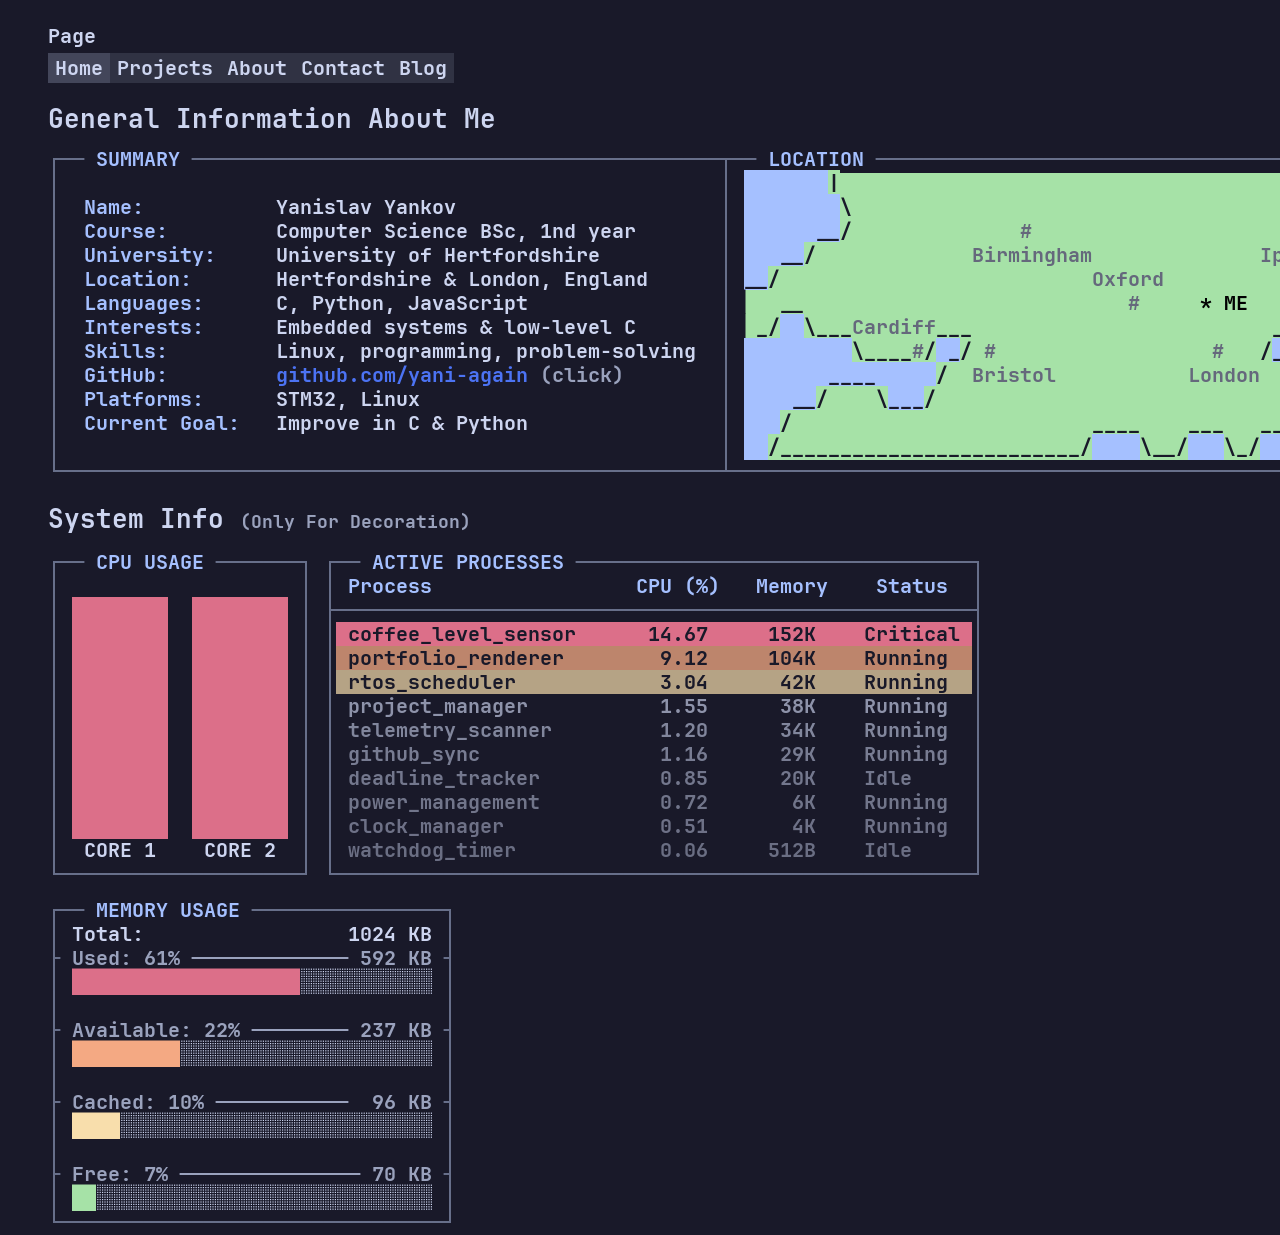
==== code/index.html @ 2fdfa738 "initial commit" ====
<!DOCTYPE html>
<html lang="en">

<head>
    <meta charset="utf-8">
    <meta name="viewport" content="width=device-width, initial-scale=1">

    <title>Yanislav Yankov | Portfolio</title>
    <link rel="stylesheet" href="reset.css">
    <link rel="stylesheet" href="index.css">
</head>

<body>
    <section id="loading-screen" class="flex jc ac" style="z-index: 999 !important;">
        <div class="flex-column">
            <span class="loading-item" data-delay="0"><span class="gray">[    0.000000]</span> ARM Cortex-M0 Core Initialised</span>
            <span class="loading-item" data-delay="800"><span class="gray">[    0.812341]</span> Flash: 0x08000000 - 0x08020000 (128KB)</span>
            <span class="loading-item" data-delay="890"><span class="gray">[    0.812398]</span> SRAM: 0x20000000 - 0x20005000 (20KB)</span>
            <span class="loading-item" data-delay="950"><span class="gray">[    0.812671]</span> Configuring GPIO Pins...</span>
            <span class="loading-item" data-delay="1500"><span class="gray">[    1.509331]</span> Clock: 48MHz (HSE + PLL)</span>
            <span class="loading-item" data-delay="1550"><span class="gray">[    1.511827]</span> SPI1: OK</span>
            <span class="loading-item" data-delay="1560"><span class="gray">[    1.514092]</span> I2C1: OK</span>
            <span class="loading-item" data-delay="1575"><span class="gray">[    1.517451]</span> USART3: OK</span>
            <span class="loading-item" data-delay="2200"><span class="gray">[    2.197451]</span> RTOS Scheduler Starting...</span>
            <span class="loading-item" data-delay="2900"><span class="gray">[    2.989992]</span> Ready.</span>
        </div>
    </section>

    <header class="mb-2">
        <span class="block pb-xs">Page</span>
        <span class="active inline-block" data-page="home">Home</span><!--
        --><span class="inactive inline-block" data-page="projects">Projects</span><!--
        --><span class="inactive inline-block" data-page="about">About</span><!--
        --><span class="inactive inline-block" data-page="contact">Contact</span><!--
        --><span class="inactive inline-block" data-page="blog">Blog</span>
    </header>

    <section data-page="home" class="flex-column">
        <div id="summary" class="mb-2">
            <span class="bolder inline-block">General Information About Me</span>
            <br>
            <pre class="inline-block"><span class="fg-3">┌──</span> <span class="blue">SUMMARY</span> <span class="fg-3">────────────────────────────────────────────┬── <span class="blue">LOCATION</span> ───────────────────────────────────────────┐</span></pre>
            <br>
            <pre class="inline-block"><span class="fg-3">│</span>                                                       <span class="fg-3">│</span><span class="fg-9"> <span class="bg-blue">       </span><span class="bg-green">|▔▔▔▔▔▔▔▔▔▔▔▔▔▔▔▔▔▔▔▔▔▔▔▔▔▔▔▔▔▔▔▔▔▔▔▔▔▔▔▔▔▔▔\</span><span class="bg-blue"> </span><span class="fg-3"> │</span></pre>
            <br>
            <pre class="inline-block"><span class="fg-3">│</span>  <span class="blue">Name:</span>           Yanislav Yankov                      <span class="fg-3">│</span><span class="fg-9"> <span class="bg-blue">        </span><span class="bg-green">\                                           |</span><span class="bg-blue"></span><span class="fg-3"> │</span></pre>
            <br>
            <pre class="inline-block"><span class="fg-3">│</span>  <span class="blue">Course:</span>         Computer Science BSc, 1nd year       <span class="fg-3">│</span><span class="fg-9"> <span class="bg-blue">      __</span><span class="bg-green">/              <span class="bg-4">#</span>                            |</span><span class="bg-blue"></span><span class="fg-3"> │</span></pre>
            <br>
            <pre class="inline-block"><span class="fg-3">│</span>  <span class="blue">University:</span>     University of Hertfordshire          <span class="fg-3">│</span><span class="fg-9"> <span class="bg-blue">   __</span><span class="bg-green">/             <span class="bg-4">Birmingham</span>              <span class="bg-4">Ipswich</span>_/</span><span class="bg-blue"> </span><span class="fg-3"> │</span></pre>
            <br>
            <pre class="inline-block"><span class="fg-3">│</span>  <span class="blue">Location:</span>       Hertfordshire &amp; London, England      <span class="fg-3">│</span><span class="fg-9"> <span class="bg-blue">__</span><span class="bg-green">/                          <span class="bg-4">Oxford</span>             <span class="bg-4">#</span>/</span><span class="bg-blue">   </span><span class="fg-3"> │</span></pre>
            <br>
            <pre class="inline-block"><span class="fg-3">│</span>  <span class="blue">Languages:</span>      C, Python, JavaScript                <span class="fg-3">│</span><span class="fg-9"> <span class="bg-green">▏  __                           <span class="bg-4">#</span>     <span style="color: black;">* ME</span>     _/</span><span class="bg-blue">    </span><span class="fg-3"> │</span></pre>
            <br>
            <pre class="inline-block"><span class="fg-3">│</span>  <span class="blue">Interests:</span>      Embedded systems &amp; low-level C       <span class="fg-3">│</span><span class="fg-9"> <span class="bg-green">▏_/</span><span class="bg-blue">  </span><span class="bg-green">\___<span class="bg-4">Cardiff</span>___                         __/</span><span class="bg-blue">      </span><span class="fg-3"> │</span></pre>
            <br>
            <pre class="inline-block"><span class="fg-3">│</span>  <span class="blue">Skills:</span>         Linux, programming, problem-solving  <span class="fg-3">│</span><span class="fg-9"> <span class="bg-blue">         </span><span class="bg-green">\____<span class="bg-4">#</span>/</span><span class="bg-blue"> _</span><span class="bg-green">/ <span class="bg-4">#</span>                  <span class="bg-4">#</span>   /</span><span class="bg-blue">___      </span><span class="fg-3"> │</span></pre>
            <br>
            <pre class="inline-block"><span class="fg-3">│</span>  <span class="blue">GitHub:</span>         <a href="#" target="_blank">github.com/yani-again</a> <span class="gray">(click)</span>        <span class="fg-3">│</span><span class="fg-9"> <span class="bg-blue">       ____     </span><span class="bg-green">/  <span class="bg-4">Bristol</span>           <span class="bg-4">London</span>    \</span><span class="bg-blue">__   </span><span class="fg-3"> │</span></pre>
            <br>
            <pre class="inline-block"><span class="fg-3">│</span>  <span class="blue">Platforms:</span>      STM32, Linux                         <span class="fg-3">│</span><span class="fg-9"> <span class="bg-blue">    __</span><span class="bg-green">/    \</span><span class="bg-blue">___</span><span class="bg-green">/                                <span class="bg-4">#</span>/</span><span class="bg-blue">   </span><span class="fg-3"> │</span></pre>
            <br>
            <pre class="inline-block"><span class="fg-3">│</span>  <span class="blue">Current Goal:</span>   Improve in C &amp; Python                <span class="fg-3">│</span><span class="fg-9"> <span class="bg-blue">   </span><span class="bg-green">/                         ____    ___   ____/</span><span class="bg-blue"><span class="bg-4">Dover</span></span><span class="fg-3"> │</span></pre>
            <br>
            <pre class="inline-block"><span class="fg-3">│</span>                                                       <span class="fg-3">│</span><span class="fg-9"> <span class="bg-blue">  </span><span class="bg-green">/_________________________/</span><span class="bg-blue">    </span><span class="bg-green">\__/</span><span class="bg-blue">   </span><span class="bg-green">\_/</span><span class="bg-blue">          </span><span class="fg-3"> │</span></pre>
            <br>
            <pre class="inline-block"><span class="fg-3">└───────────────────────────────────────────────────────┴───────────────────────────────────────────────────────┘</span></pre>

        </div>
        <div id="telemetry">
            <span class="bolder block">System Info <span class="bold gray">(Only For Decoration)</span></span>
            <div class="flex flex-wrap gap-1">
                <div id="cpu-usage">
                    <pre class="inline-block"><span class="fg-3">┌──</span> <span class="blue">CPU USAGE</span> <span class="fg-3">───────┐</span></pre>
                    <br>
                    <pre class="inline-block"><span class="fg-3">│                    │</span></pre>
                    <br>
                    <pre class="inline-block"><span class="fg-3">│</span> <span class="core-1-bar" data-bar="10">        </span>  <span class="core-2-bar" data-bar="11">        </span> <span class="fg-3">│</span></pre>
                    <br>
                    <pre class="inline-block"><span class="fg-3">│</span> <span class="core-1-bar" data-bar="9">        </span>  <span class="core-2-bar" data-bar="9">        </span> <span class="fg-3">│</span></pre>
                    <br>
                    <pre class="inline-block"><span class="fg-3">│</span> <span class="core-1-bar" data-bar="8">        </span>  <span class="core-2-bar" data-bar="8">        </span> <span class="fg-3">│</span></pre>
                    <br>
                    <pre class="inline-block"><span class="fg-3">│</span> <span class="core-1-bar" data-bar="7">        </span>  <span class="core-2-bar" data-bar="7">        </span> <span class="fg-3">│</span></pre>
                    <br>
                    <pre class="inline-block"><span class="fg-3">│</span> <span class="core-1-bar" data-bar="6">        </span>  <span class="core-2-bar" data-bar="6">        </span> <span class="fg-3">│</span></pre>
                    <br>
                    <pre class="inline-block"><span class="fg-3">│</span> <span class="core-1-bar" data-bar="5">        </span>  <span class="core-2-bar" data-bar="5">        </span> <span class="fg-3">│</span></pre>
                    <br>
                    <pre class="inline-block"><span class="fg-3">│</span> <span class="core-1-bar" data-bar="4">        </span>  <span class="core-2-bar" data-bar="4">        </span> <span class="fg-3">│</span></pre>
                    <br>
                    <pre class="inline-block"><span class="fg-3">│</span> <span class="core-1-bar" data-bar="3">        </span>  <span class="core-2-bar" data-bar="3">        </span> <span class="fg-3">│</span></pre>
                    <br>
                    <pre class="inline-block"><span class="fg-3">│</span> <span class="core-1-bar" data-bar="2">        </span>  <span class="core-2-bar" data-bar="2">        </span> <span class="fg-3">│</span></pre>
                    <br>
                    <pre class="inline-block"><span class="fg-3">│</span> <span class="core-1-bar" data-bar="1">        </span>  <span class="core-2-bar" data-bar="1">        </span> <span class="fg-3">│</span></pre>
                    <br>
                    <pre class="inline-block"><span class="fg-3">│</span>  CORE 1    CORE 2  <span class="fg-3">│</span></pre>
                    <br>
                    <pre class="inline-block"><span class="fg-3">└────────────────────┘</span></pre>
                </div>
                <div id="processes">
                    <pre class="inline-block"><span class="fg-3">┌──</span> <span class="blue">ACTIVE PROCESSES</span> <span class="fg-3">─────────────────────────────────┐</span></pre>
                    <br>
                    <pre class="inline-block"><span class="fg-3">│</span><span class="blue"> Process                 CPU (%)   Memory    Status  </span><span class ="fg-3">│</span></pre>
                    <br>
                    <pre class="inline-block"><span class="fg-3">├─────────────────────────────────────────────────────┤</span></pre>
                    <br>
                    <pre class="inline-block"><span class="fg-3">│</span><span style="opacity:100%;background-color:var(--highlight-red);color:var(--background);" class="inline-block"> coffee_level_sensor      14.67     152K    Critical </span><span class ="fg-3">│</span></pre>
                    <br>
                    <pre class="inline-block"><span class="fg-3">│</span><span style="opacity:75%;background-color:var(--highlight-orange);color:var(--background);" class="inline-block"> portfolio_renderer        9.12     104K    Running  </span><span class ="fg-3">│</span></pre>
                    <br>
                    <pre class="inline-block"><span class="fg-3">│</span><span style="opacity:70%;background-color:var(--highlight-yellow);color:var(--background);" class="inline-block"> rtos_scheduler            3.04      42K    Running  </span><span class ="fg-3">│</span></pre>
                    <br>
                    <pre class="inline-block"><span class="fg-3">│</span><span style="opacity:65%;"> project_manager           1.55      38K    Running  </span><span class ="fg-3">│</span></pre>
                    <br>
                    <pre class="inline-block"><span class="fg-3">│</span><span style="opacity:58%;"> telemetry_scanner         1.20      34K    Running  </span><span class ="fg-3">│</span></pre>
                    <br>
                    <pre class="inline-block"><span class="fg-3">│</span><span style="opacity:53%;"> github_sync               1.16      29K    Running  </span><span class ="fg-3">│</span></pre>
                    <br>
                    <pre class="inline-block"><span class="fg-3">│</span><span style="opacity:50%;"> deadline_tracker          0.85      20K    Idle     </span><span class ="fg-3">│</span></pre>
                    <br>
                    <pre class="inline-block"><span class="fg-3">│</span><span style="opacity:49%;"> power_management          0.72       6K    Running  </span><span class ="fg-3">│</span></pre>
                    <br>
                    <pre class="inline-block"><span class="fg-3">│</span><span style="opacity:47%;"> clock_manager             0.51       4K    Running  </span><span class ="fg-3">│</span></pre>
                    <br>
                    <pre class="inline-block"><span class="fg-3">│</span><span style="opacity:45%;"> watchdog_timer            0.06     512B    Idle     </span><span class ="fg-3">│</span></pre>
                    <br>
                    <pre class="inline-block"><span class="fg-3">└─────────────────────────────────────────────────────┘</span></pre>
                </div>
                <!--<div id="monitoring">
                    <pre class="inline-block"><span class="fg-3">┌──</span> <span class="blue">SYSTEM MONITORING</span> <span class="fg-3">──────────────────────────────────────┐</span></pre>
                    <br>
                    <pre class="inline-block"><span class="fg-3">│</span><span style="opacity:100%;"> <span class="green">[DEBUG]</span> portfolio_main.c:142 - HTTP request received      </span><span class="fg-3">│</span></pre>
                    <br>
                    <pre class="inline-block"><span class="fg-3">│</span><span style="opacity:75%;"> <span class="yellow">[INFO ]</span> request_handler.c:67 - Route: /projects           </span><span class="fg-3">│</span></pre>
                    <br>
                    <pre class="inline-block"><span class="fg-3">│</span><span style="opacity:70%;"> <span class="green">[DEBUG]</span> cache_mgr.c:203 - Cache hit: projects_data        </span><span class="fg-3">│</span></pre>
                    <br>
                    <pre class="inline-block"><span class="fg-3">│</span><span style="opacity:65%;"> <span class="red">[PERF ]</span> render.c:89 - Page render: 12.4ms                 </span><span class="fg-3">│</span></pre>
                    <br>
                    <pre class="inline-block"><span class="fg-3">│</span><span style="opacity:58%;"> <span class="green">[DEBUG]</span> analytics.c:156 - Visitor logged: 192.168.1.42    </span><span class="fg-3">│</span></pre>
                    <br>
                    <pre class="inline-block"><span class="fg-3">│</span><span style="opacity:53%;"> <span class="yellow">[INFO ]</span> gpio.c:234 - LED_STATUS: ON                       </span><span class="fg-3">│</span></pre>
                    <br>
                    <pre class="inline-block"><span class="fg-3">│</span><span style="opacity:50%;"> <span class="green">[DEBUG]</span> i2c_eeprom.c:78 - Reading visitor count...        </span><span class="fg-3">│</span></pre>
                    <br>
                    <pre class="inline-block"><span class="fg-3">│</span><span style="opacity:49%;"> <span class="blue">[DATA ]</span> i2c_eeprom.c:81 - RX: 0x00 0x04 0xD2 0x3F         </span><span class="fg-3">│</span></pre>
                    <br>
                    <pre class="inline-block"><span class="fg-3">│</span><span style="opacity:47%;"> <span class="yellow">[INFO ]</span> counter.c:45 - Total visits: 2310                 </span><span class="fg-3">│</span></pre>
                    <br>
                    <pre class="inline-block"><span class="fg-3">│</span><span style="opacity:44%;"> <span class="green">[DEBUG]</span> power_mgr.c:92 - Load: 23% | Temp: 42°C           </span><span class="fg-3">│</span></pre>
                    <br>
                    <pre class="inline-block"><span class="fg-3">│</span><span style="opacity:41%;"> <span class="red">[PERF ]</span> main.c:567 - Request completed: 45.8ms            </span><span class="fg-3">│</span></pre>
                    <br>
                    <pre class="inline-block"><span class="fg-3">│</span><span style="opacity:38%;"> <span class="green">[DEBUG]</span> uart_tx.c:112 - Sending response (2.1KB)          </span><span class="fg-3">│</span></pre>
                    <br>
                    <pre class="inline-block"><span class="fg-3">└───────────────────────────────────────────────────────────┘</span></pre>
                </div>-->
                <div class="memory-usage">
                    <pre class="inline-block"><span class="fg-3">┌──</span> <span class="blue">MEMORY USAGE</span> <span class="fg-3">────────────────┐</span></pre>
                    <br>
                    <pre class="inline-block"><span class="fg-3">│</span> Total:                 1024 KB <span class="fg-3">│</span></pre>
                    <br>
                    <pre class="inline-block"><span class="fg-3">├</span> <span class="gray">Used: 61% ───────────── 592 KB</span> <span class="fg-3">┤</span></pre>
                    <br>
                    <pre class="inline-block"><span class="fg-3">│</span> <span class="red">███████████████████</span>░░░░░░░░░░░ <span class="fg-3">│</span></pre>
                    <br>
                    <pre class="inline-block"><span class="fg-3">│</span>                                <span class="fg-3">│</span></pre>
                    <br>
                    <pre class="inline-block"><span class="fg-3">├</span> <span class="gray">Available: 22% ──────── 237 KB</span> <span class="fg-3">┤</span></pre>
                    <br>
                    <pre class="inline-block"><span class="fg-3">│</span> <span class="orange">█████████</span>░░░░░░░░░░░░░░░░░░░░░ <span class="fg-3">│</span></pre>
                    <br>
                    <pre class="inline-block"><span class="fg-3">│</span>                                <span class="fg-3">│</span></pre>
                    <br>
                    <pre class="inline-block"><span class="fg-3">├</span> <span class="gray">Cached: 10% ───────────  96 KB</span> <span class="fg-3">┤</span></pre>
                    <br>
                    <pre class="inline-block"><span class="fg-3">│</span> <span class="yellow">████</span>░░░░░░░░░░░░░░░░░░░░░░░░░░ <span class="fg-3">│</span></pre>
                    <br>
                    <pre class="inline-block"><span class="fg-3">│</span>                                <span class="fg-3">│</span></pre>
                    <br>
                    <pre class="inline-block"><span class="fg-3">├</span> <span class="gray">Free: 7% ─────────────── 70 KB</span> <span class="fg-3">┤</span></pre>
                    <br>
                    <pre class="inline-block"><span class="fg-3">│</span> <span class="green">██</span>░░░░░░░░░░░░░░░░░░░░░░░░░░░░ <span class="fg-3">│</span></pre>
                    <br>
                    <pre class="inline-block"><span class="fg-3">└────────────────────────────────┘</span></pre>
                </div>
            </div>
        </div>
    </section>

    <section data-page="projects">
    </section>

    <section data-page="about">
    </section>

    <section data-page="contact">
    </section>

    <section data-page="blog">
    </section>

    <script src="index.js"></script>
</body>

</html>
---- code/index.css ----
#loading-screen {
    min-width: 100%;
    min-height: 100%;
    background-color: var(--background);
    position: absolute;
    top: 0;
    left: 0;
    transition: opacity 400ms ease-in-out;
}

.loading-item {
    margin: 3px 0;
    opacity: 0;
    transition: opacity 250ms ease-in-out;
}

.active {
    color: var(--foreground);
    background-color: var(--background-3);
    cursor: pointer;
}
.inactive {
    color: var(--foreground);
    background-color: var(--background-2);
    cursor: pointer;
    transition: background-color 250ms ease-in-out;
}
.inactive:hover {
    background-color: var(--background-3);
}

#home {
    display: grid;
    grid-template-columns: 1fr 1fr 1fr 1fr;
    grid-template-rows: 1fr 1fr 1fr;
}

header .inline-block {
    padding: 3px 7px;
}

.core-1-bar, .core-2-bar {
    background-color: var(--highlight-red);
}
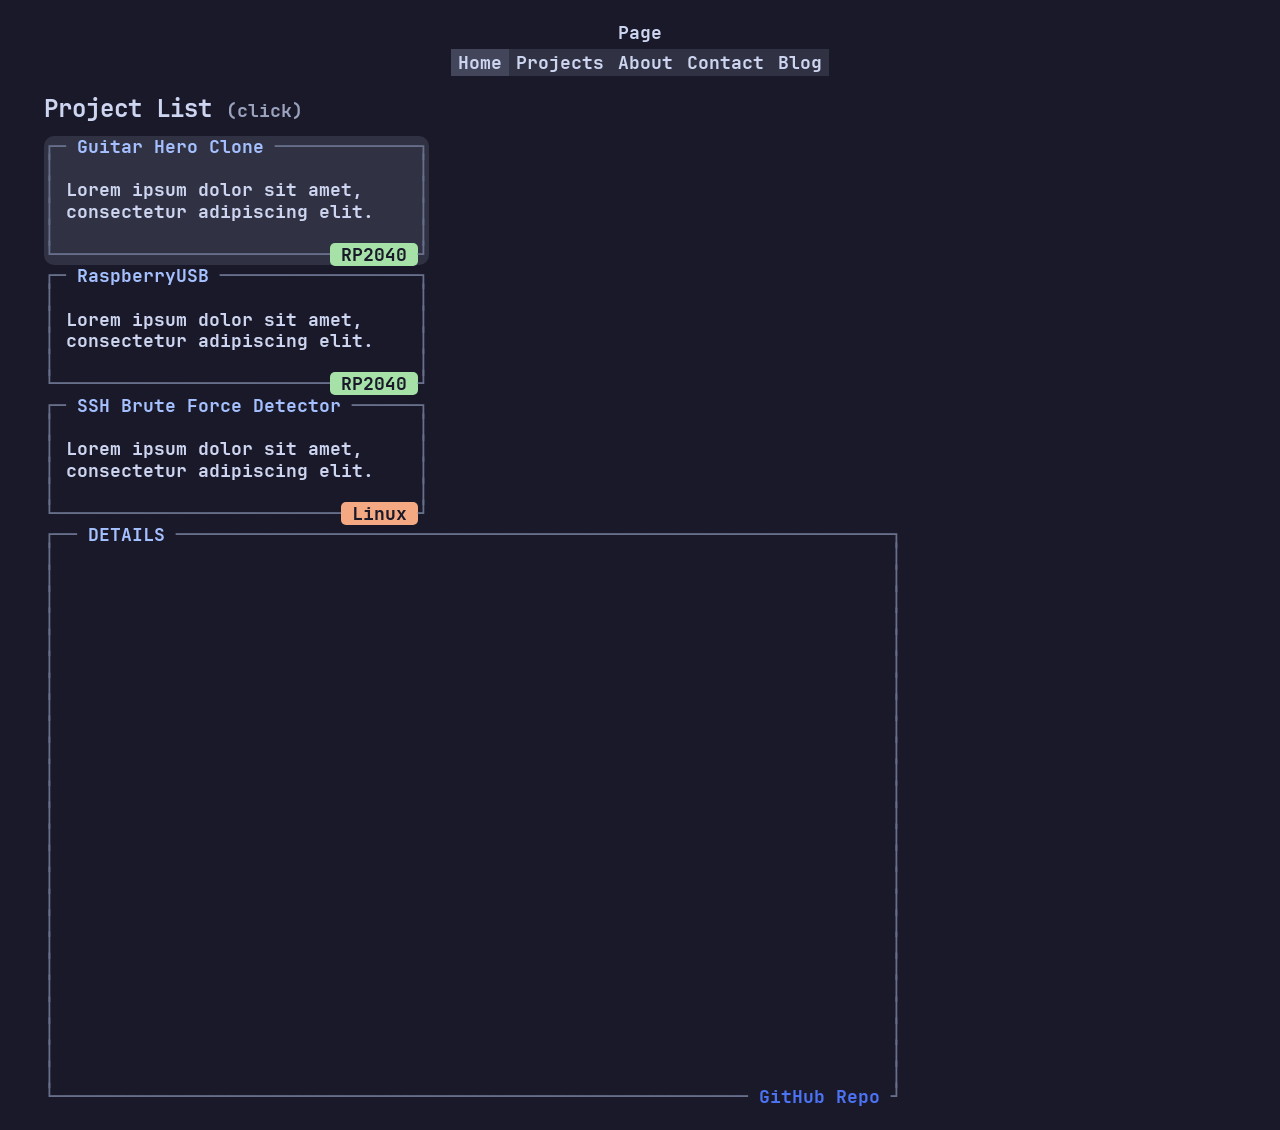
==== commit 8e09f178: "worked on projects page" ====
--- a/code/index.html
+++ b/code/index.html
@@ -10,7 +10,7 @@
     <link rel="stylesheet" href="index.css">
 </head>
 
-<body>
+<body style="flex-column jc ac">
     <section id="loading-screen" class="flex jc ac" style="z-index: 999 !important;">
         <div class="flex-column">
             <span class="loading-item" data-delay="0"><span class="gray">[    0.000000]</span> ARM Cortex-M0 Core Initialised</span>
@@ -26,16 +26,17 @@
         </div>
     </section>
 
-    <header class="mb-2">
-        <span class="block pb-xs">Page</span>
-        <span class="active inline-block" data-page="home">Home</span><!--
-        --><span class="inactive inline-block" data-page="projects">Projects</span><!--
-        --><span class="inactive inline-block" data-page="about">About</span><!--
-        --><span class="inactive inline-block" data-page="contact">Contact</span><!--
-        --><span class="inactive inline-block" data-page="blog">Blog</span>
+    <header class="mb-2 fit-content" style="margin-left: auto; margin-right: auto;">
+        <span class="block pb-xs text-centered">Page</span>
+        <span class="active inline-block nav-item" data-active=1 onclick="change_page('home')" id="nav-home">Home</span><!--
+        --><span class="inactive inline-block nav-item" data-active=0 onclick="change_page('projects')" id="nav-projects">Projects</span><!--
+        --><span class="inactive inline-block nav-item" data-active=0 onclick="change_page('about')" id="nav-about">About</span><!--
+        --><span class="inactive inline-block nav-item" data-active=0 onclick="change_page('contact')" id="nav-contact">Contact</span><!--
+        --><span class="inactive inline-block nav-item" data-active=0 onclick="change_page('blog')" id="nav-blog">Blog</span>
     </header>
 
-    <section data-page="home" class="flex-column">
+    <!--<section id="home" class="flex-column fit-content">-->
+    <section id="home" class="flex-column fit-content page-inactive">
         <div id="summary" class="mb-2">
             <span class="bolder inline-block">General Information About Me</span>
             <br>
@@ -76,7 +77,7 @@
                     <br>
                     <pre class="inline-block"><span class="fg-3">│                    │</span></pre>
                     <br>
-                    <pre class="inline-block"><span class="fg-3">│</span> <span class="core-1-bar" data-bar="10">        </span>  <span class="core-2-bar" data-bar="11">        </span> <span class="fg-3">│</span></pre>
+                    <pre class="inline-block"><span class="fg-3">│</span> <span class="core-1-bar" data-bar="10">        </span>  <span class="core-2-bar" data-bar="10">        </span> <span class="fg-3">│</span></pre>
                     <br>
                     <pre class="inline-block"><span class="fg-3">│</span> <span class="core-1-bar" data-bar="9">        </span>  <span class="core-2-bar" data-bar="9">        </span> <span class="fg-3">│</span></pre>
                     <br>
@@ -191,16 +192,118 @@
         </div>
     </section>
 
-    <section data-page="projects">
-    </section>
-
-    <section data-page="about">
-    </section>
-
-    <section data-page="contact">
-    </section>
-
-    <section data-page="blog">
+    <!--<section id="projects" class="page-inactive">-->
+    <section id="projects" class="">
+        <div class="flex flex-wrap">
+            <div>
+                <span class="bolder block">Project List <span class="bold gray">(click)</span></span>
+                <div class="inline-block project-wrapper active">
+                    <pre class="inline-block"><span class="fg-3">┌─<span class="blue"> Guitar Hero Clone </span>─────────────┐</span></pre>
+                    <br>
+                    <pre class="inline-block"><span class="fg-3">│                                 │</span></pre>
+                    <br>
+                    <pre class="inline-block"><span class="fg-3">│</span><span class="fg-1"> Lorem ipsum dolor sit amet,     </span><span class="fg-3">│</span></pre>
+                    <br>
+                    <pre class="inline-block"><span class="fg-3">│</span><span class="fg-1"> consectetur adipiscing elit.    </span><span class="fg-3">│</span></pre>
+                    <br>
+                    <pre class="inline-block"><span class="fg-3">│                                 │</span></pre>
+                    <br>
+                    <pre class="inline-block"><span class="fg-3">└─────────────────────────<span class="project-tag bg-green"> RP2040 </span>┘</span></pre>
+                </div>
+                <br>
+                <div class="inline-block project-wrapper">
+                    <pre class="inline-block"><span class="fg-3">┌─<span class="blue"> RaspberryUSB </span>──────────────────┐</span></pre>
+                    <br>
+                    <pre class="inline-block"><span class="fg-3">│                                 │</span></pre>
+                    <br>
+                    <pre class="inline-block"><span class="fg-3">│</span><span class="fg-1"> Lorem ipsum dolor sit amet,     </span><span class="fg-3">│</span></pre>
+                    <br>
+                    <pre class="inline-block"><span class="fg-3">│</span><span class="fg-1"> consectetur adipiscing elit.    </span><span class="fg-3">│</span></pre>
+                    <br>
+                    <pre class="inline-block"><span class="fg-3">│                                 │</span></pre>
+                    <br>
+                    <pre class="inline-block"><span class="fg-3">└─────────────────────────<span class="project-tag bg-green"> RP2040 </span>┘</span></pre>
+                </div>
+                <br>
+                <div class="inline-block project-wrapper">
+                    <pre class="inline-block"><span class="fg-3">┌─<span class="blue"> SSH Brute Force Detector </span>──────┐</span></pre>
+                    <br>
+                    <pre class="inline-block"><span class="fg-3">│                                 │</span></pre>
+                    <br>
+                    <pre class="inline-block"><span class="fg-3">│</span><span class="fg-1"> Lorem ipsum dolor sit amet,     </span><span class="fg-3">│</span></pre>
+                    <br>
+                    <pre class="inline-block"><span class="fg-3">│</span><span class="fg-1"> consectetur adipiscing elit.    </span><span class="fg-3">│</span></pre>
+                    <br>
+                    <pre class="inline-block"><span class="fg-3">│                                 │</span></pre>
+                    <br>
+                    <pre class="inline-block"><span class="fg-3">└──────────────────────────<span class="project-tag bg-orange"> Linux </span>┘</span></pre>
+                </div>
+            </div>
+            <div id="project-1" class="active">
+                <pre class="inline-block"><span class="fg-3">┌──</span><span class="blue"> DETAILS </span><span class="fg-3">─────────────────────────────────────────────────────────────────┐</span></pre>
+                <br>
+                <pre class="inline-block"><span class="fg-3">│<span class="fg-1">                                                                            </span>│</span></pre>
+                <br>
+                <pre class="inline-block"><span class="fg-3">│<span class="fg-1">                                                                            </span>│</span></pre>
+                <br>
+                <pre class="inline-block"><span class="fg-3">│<span class="fg-1">                                                                            </span>│</span></pre>
+                <br>
+                <pre class="inline-block"><span class="fg-3">│<span class="fg-1">                                                                            </span>│</span></pre>
+                <br>
+                <pre class="inline-block"><span class="fg-3">│<span class="fg-1">                                                                            </span>│</span></pre>
+                <br>
+                <pre class="inline-block"><span class="fg-3">│<span class="fg-1">                                                                            </span>│</span></pre>
+                <br>
+                <pre class="inline-block"><span class="fg-3">│<span class="fg-1">                                                                            </span>│</span></pre>
+                <br>
+                <pre class="inline-block"><span class="fg-3">│<span class="fg-1">                                                                            </span>│</span></pre>
+                <br>
+                <pre class="inline-block"><span class="fg-3">│<span class="fg-1">                                                                            </span>│</span></pre>
+                <br>
+                <pre class="inline-block"><span class="fg-3">│<span class="fg-1">                                                                            </span>│</span></pre>
+                <br>
+                <pre class="inline-block"><span class="fg-3">│<span class="fg-1">                                                                            </span>│</span></pre>
+                <br>
+                <pre class="inline-block"><span class="fg-3">│<span class="fg-1">                                                                            </span>│</span></pre>
+                <br>
+                <pre class="inline-block"><span class="fg-3">│<span class="fg-1">                                                                            </span>│</span></pre>
+                <br>
+                <pre class="inline-block"><span class="fg-3">│<span class="fg-1">                                                                            </span>│</span></pre>
+                <br>
+                <pre class="inline-block"><span class="fg-3">│<span class="fg-1">                                                                            </span>│</span></pre>
+                <br>
+                <pre class="inline-block"><span class="fg-3">│<span class="fg-1">                                                                            </span>│</span></pre>
+                <br>
+                <pre class="inline-block"><span class="fg-3">│<span class="fg-1">                                                                            </span>│</span></pre>
+                <br>
+                <pre class="inline-block"><span class="fg-3">│<span class="fg-1">                                                                            </span>│</span></pre>
+                <br>
+                <pre class="inline-block"><span class="fg-3">│<span class="fg-1">                                                                            </span>│</span></pre>
+                <br>
+                <pre class="inline-block"><span class="fg-3">│<span class="fg-1">                                                                            </span>│</span></pre>
+                <br>
+                <pre class="inline-block"><span class="fg-3">│<span class="fg-1">                                                                            </span>│</span></pre>
+                <br>
+                <pre class="inline-block"><span class="fg-3">│<span class="fg-1">                                                                            </span>│</span></pre>
+                <br>
+                <pre class="inline-block"><span class="fg-3">│<span class="fg-1">                                                                            </span>│</span></pre>
+                <br>
+                <pre class="inline-block"><span class="fg-3">│<span class="fg-1">                                                                            </span>│</span></pre>
+                <br>
+                <pre class="inline-block"><span class="fg-3">│<span class="fg-1">                                                                            </span>│</span></pre>
+                <br>
+                <pre class="inline-block"><span class="fg-3">└───────────────────────────────────────────────────────────────<a href="#" target="_blank"> GitHub Repo </a>┘</span></pre>
+            </div>
+        </div>
+    </section>
+
+    <section id="about" class="page-inactive">
+    </section>
+
+    <section id="contact" class="page-inactive">
+    </section>
+
+    <section id="blog" class="page-inactive">
     </section>
 
     <script src="index.js"></script>
--- a/code/index.css
+++ b/code/index.css
@@ -14,25 +14,19 @@
     transition: opacity 250ms ease-in-out;
 }
 
-.active {
+.nav-item.active {
     color: var(--foreground);
     background-color: var(--background-3);
     cursor: pointer;
 }
-.inactive {
+.nav-item.inactive {
     color: var(--foreground);
     background-color: var(--background-2);
     cursor: pointer;
     transition: background-color 250ms ease-in-out;
 }
-.inactive:hover {
+.nav-item.inactive:hover {
     background-color: var(--background-3);
-}
-
-#home {
-    display: grid;
-    grid-template-columns: 1fr 1fr 1fr 1fr;
-    grid-template-rows: 1fr 1fr 1fr;
 }
 
 header .inline-block {
@@ -42,3 +36,17 @@
 .core-1-bar, .core-2-bar {
     background-color: var(--highlight-red);
 }
+
+.project-tag {
+    color: var(--background);
+    border-radius: 5px;
+}
+.project-wrapper {
+    cursor: pointer;
+    user-select: none;
+    border-radius: 10px;
+    transition: background-color 250ms ease-in-out;
+}
+.project-wrapper:hover, .project-wrapper.active {
+    background-color: var(--background-2);
+}
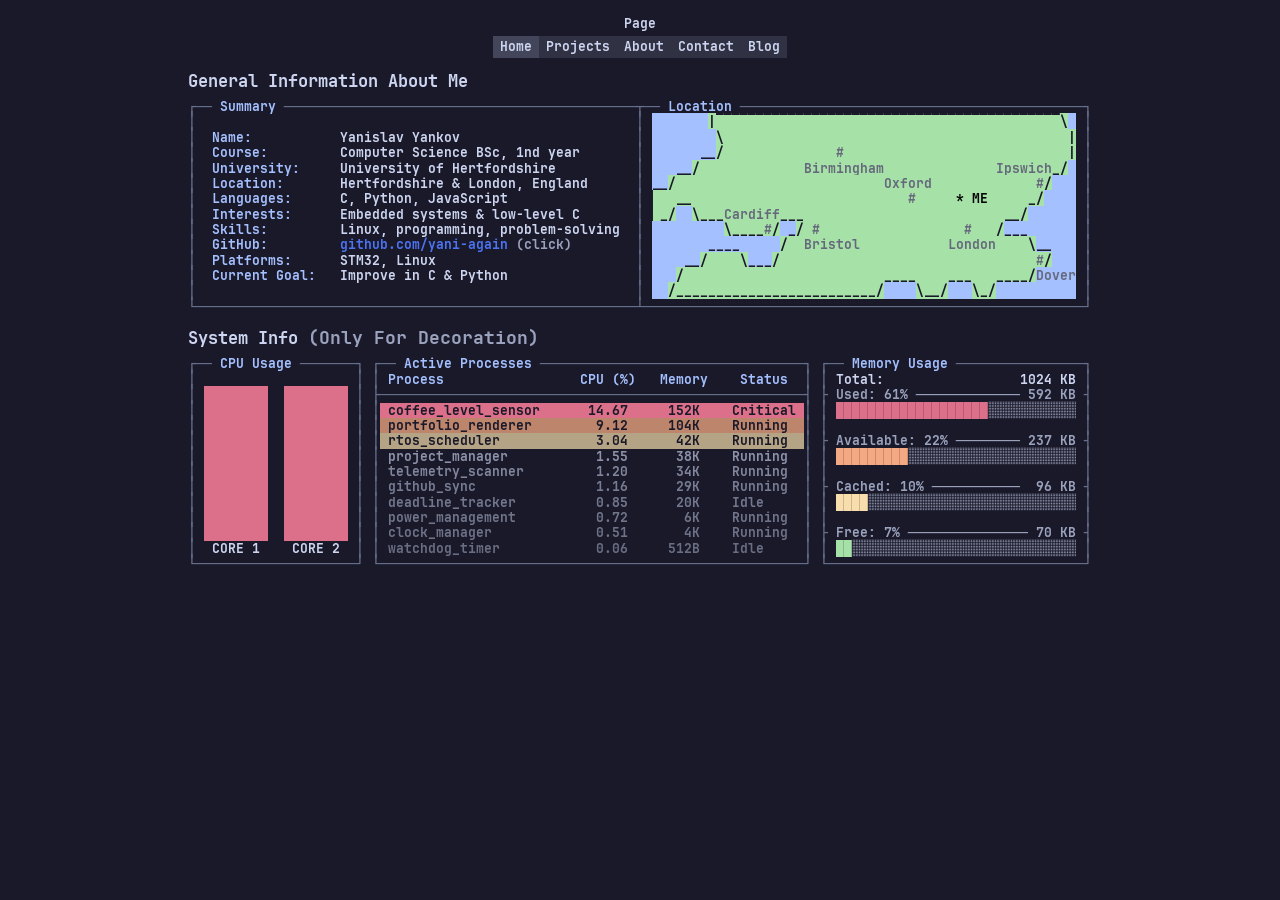
==== commit 30c1f284: "completed main pages" ====
--- a/code/index.html
+++ b/code/index.html
@@ -14,13 +14,13 @@
     <section id="loading-screen" class="flex jc ac" style="z-index: 999 !important;">
         <div class="flex-column">
             <span class="loading-item" data-delay="0"><span class="gray">[    0.000000]</span> ARM Cortex-M0 Core Initialised</span>
-            <span class="loading-item" data-delay="800"><span class="gray">[    0.812341]</span> Flash: 0x08000000 - 0x08020000 (128KB)</span>
-            <span class="loading-item" data-delay="890"><span class="gray">[    0.812398]</span> SRAM: 0x20000000 - 0x20005000 (20KB)</span>
+            <span class="loading-item" data-delay="800"><span class="gray">[    0.812341]</span> Flash: <span class="yellow">0x08000000 - 0x08020000</span> <span class="gray">(128KB)</span></span>
+                <span class="loading-item" data-delay="890"><span class="gray">[    0.812398]</span> SRAM: <span class="yellow">0x20000000 - 0x20005000</span> <span class="gray">(20KB)</span></span>
             <span class="loading-item" data-delay="950"><span class="gray">[    0.812671]</span> Configuring GPIO Pins...</span>
-            <span class="loading-item" data-delay="1500"><span class="gray">[    1.509331]</span> Clock: 48MHz (HSE + PLL)</span>
-            <span class="loading-item" data-delay="1550"><span class="gray">[    1.511827]</span> SPI1: OK</span>
-            <span class="loading-item" data-delay="1560"><span class="gray">[    1.514092]</span> I2C1: OK</span>
-            <span class="loading-item" data-delay="1575"><span class="gray">[    1.517451]</span> USART3: OK</span>
+            <span class="loading-item" data-delay="1500"><span class="gray">[    1.509331]</span> Clock: <span class="yellow">48MHz</span> <span class="gray">(HSE + PLL)</span></span>
+            <span class="loading-item" data-delay="1550"><span class="gray">[    1.511827]</span> SPI1: <span class="green">OK</span></span>
+            <span class="loading-item" data-delay="1560"><span class="gray">[    1.514092]</span> I2C1: <span class="green">OK</span></span>
+            <span class="loading-item" data-delay="1575"><span class="gray">[    1.517451]</span> USART3: <span class="green">OK</span></span>
             <span class="loading-item" data-delay="2200"><span class="gray">[    2.197451]</span> RTOS Scheduler Starting...</span>
             <span class="loading-item" data-delay="2900"><span class="gray">[    2.989992]</span> Ready.</span>
         </div>
@@ -35,12 +35,11 @@
         --><span class="inactive inline-block nav-item" data-active=0 onclick="change_page('blog')" id="nav-blog">Blog</span>
     </header>
 
-    <!--<section id="home" class="flex-column fit-content">-->
-    <section id="home" class="flex-column fit-content page-inactive">
+    <section id="home" class="flex-column fit-content">
         <div id="summary" class="mb-2">
             <span class="bolder inline-block">General Information About Me</span>
             <br>
-            <pre class="inline-block"><span class="fg-3">┌──</span> <span class="blue">SUMMARY</span> <span class="fg-3">────────────────────────────────────────────┬── <span class="blue">LOCATION</span> ───────────────────────────────────────────┐</span></pre>
+            <pre class="inline-block"><span class="fg-3">┌──</span> <span class="blue">Summary</span> <span class="fg-3">────────────────────────────────────────────┬── <span class="blue">Location</span> ───────────────────────────────────────────┐</span></pre>
             <br>
             <pre class="inline-block"><span class="fg-3">│</span>                                                       <span class="fg-3">│</span><span class="fg-9"> <span class="bg-blue">       </span><span class="bg-green">|▔▔▔▔▔▔▔▔▔▔▔▔▔▔▔▔▔▔▔▔▔▔▔▔▔▔▔▔▔▔▔▔▔▔▔▔▔▔▔▔▔▔▔\</span><span class="bg-blue"> </span><span class="fg-3"> │</span></pre>
             <br>
@@ -58,7 +57,7 @@
             <br>
             <pre class="inline-block"><span class="fg-3">│</span>  <span class="blue">Skills:</span>         Linux, programming, problem-solving  <span class="fg-3">│</span><span class="fg-9"> <span class="bg-blue">         </span><span class="bg-green">\____<span class="bg-4">#</span>/</span><span class="bg-blue"> _</span><span class="bg-green">/ <span class="bg-4">#</span>                  <span class="bg-4">#</span>   /</span><span class="bg-blue">___      </span><span class="fg-3"> │</span></pre>
             <br>
-            <pre class="inline-block"><span class="fg-3">│</span>  <span class="blue">GitHub:</span>         <a href="#" target="_blank">github.com/yani-again</a> <span class="gray">(click)</span>        <span class="fg-3">│</span><span class="fg-9"> <span class="bg-blue">       ____     </span><span class="bg-green">/  <span class="bg-4">Bristol</span>           <span class="bg-4">London</span>    \</span><span class="bg-blue">__   </span><span class="fg-3"> │</span></pre>
+            <pre class="inline-block"><span class="fg-3">│</span>  <span class="blue">GitHub:</span>        <a href="#" target="_blank"> github.com/yani-again </a><span class="gray">(click)</span>        <span class="fg-3">│</span><span class="fg-9"> <span class="bg-blue">       ____     </span><span class="bg-green">/  <span class="bg-4">Bristol</span>           <span class="bg-4">London</span>    \</span><span class="bg-blue">__   </span><span class="fg-3"> │</span></pre>
             <br>
             <pre class="inline-block"><span class="fg-3">│</span>  <span class="blue">Platforms:</span>      STM32, Linux                         <span class="fg-3">│</span><span class="fg-9"> <span class="bg-blue">    __</span><span class="bg-green">/    \</span><span class="bg-blue">___</span><span class="bg-green">/                                <span class="bg-4">#</span>/</span><span class="bg-blue">   </span><span class="fg-3"> │</span></pre>
             <br>
@@ -73,7 +72,7 @@
             <span class="bolder block">System Info <span class="bold gray">(Only For Decoration)</span></span>
             <div class="flex flex-wrap gap-1">
                 <div id="cpu-usage">
-                    <pre class="inline-block"><span class="fg-3">┌──</span> <span class="blue">CPU USAGE</span> <span class="fg-3">───────┐</span></pre>
+                    <pre class="inline-block"><span class="fg-3">┌──</span> <span class="blue">CPU Usage</span> <span class="fg-3">───────┐</span></pre>
                     <br>
                     <pre class="inline-block"><span class="fg-3">│                    │</span></pre>
                     <br>
@@ -102,7 +101,7 @@
                     <pre class="inline-block"><span class="fg-3">└────────────────────┘</span></pre>
                 </div>
                 <div id="processes">
-                    <pre class="inline-block"><span class="fg-3">┌──</span> <span class="blue">ACTIVE PROCESSES</span> <span class="fg-3">─────────────────────────────────┐</span></pre>
+                    <pre class="inline-block"><span class="fg-3">┌──</span> <span class="blue">Active Processes</span> <span class="fg-3">─────────────────────────────────┐</span></pre>
                     <br>
                     <pre class="inline-block"><span class="fg-3">│</span><span class="blue"> Process                 CPU (%)   Memory    Status  </span><span class ="fg-3">│</span></pre>
                     <br>
@@ -160,7 +159,7 @@
                     <pre class="inline-block"><span class="fg-3">└───────────────────────────────────────────────────────────┘</span></pre>
                 </div>-->
                 <div class="memory-usage">
-                    <pre class="inline-block"><span class="fg-3">┌──</span> <span class="blue">MEMORY USAGE</span> <span class="fg-3">────────────────┐</span></pre>
+                    <pre class="inline-block"><span class="fg-3">┌──</span> <span class="blue">Memory Usage</span> <span class="fg-3">────────────────┐</span></pre>
                     <br>
                     <pre class="inline-block"><span class="fg-3">│</span> Total:                 1024 KB <span class="fg-3">│</span></pre>
                     <br>
@@ -192,121 +191,182 @@
         </div>
     </section>
 
-    <!--<section id="projects" class="page-inactive">-->
-    <section id="projects" class="">
-        <div class="flex flex-wrap">
+    <section id="projects" class="page-inactive flex-column gap-2">
+        <div class="project">
+            <pre class="inline-block fg-3">┌──<span class="blue"> Guitar Hero Clone Game </span>─────────────────────────────────────────────────────────────────┐</pre>
+            <br>
+            <pre class="inline-block fg-3">│                                                                                           │</pre>
+            <br>
+            <pre class="inline-block fg-3">│<span class="green">    Status     </span><span class="fg-1">: finished                                                                  </span>│</pre>
+            <br>
+            <pre class="inline-block fg-3">│<span class="green">    Language   </span><span class="fg-1">: C, Python                                                                 </span>│</pre>
+            <br>
+            <pre class="inline-block fg-3">│<span class="green">    Highlight  </span><span class="fg-1">: developed a custom RP2040 USB controller in bare-metal C                  </span>│</pre>
+            <br>
+            <pre class="inline-block fg-3">│<span class="fg-1">                                                                                           </span>│</pre>
+            <br>
+            <pre class="inline-block fg-3">│<span class="green"> =&gt; Description                                                                            </span>│</pre>
+            <br>
+            <pre class="inline-block fg-3">│<span class="fg-1">    A <span class="green">student-built</span> Guitar Hero-inspired game and custom <span class="green">RP2040</span> controller, combining      </span>│</pre>
+            <br>
+            <pre class="inline-block fg-3">│<span class="fg-1">    Python/PyGame with <span class="green">bare-metal C</span> and low-level USB programming.                         </span>│</pre>
+            <br>
+            <pre class="inline-block fg-3">│<span class="fg-1">                                                                                           </span>│</pre>
+            <br>
+            <pre class="inline-block fg-3">└<span class="project-tag bg-green"> RP2040 </span>──────────────────────────────────────────────────────────────────────<a href="#" target="_blank"> GitHub Repo </a>┘</pre>
+        </div>
+        <div class="project">
+            <pre class="inline-block fg-3">┌──<span class="blue"> Raspberry USB </span>──────────────────────────────────────────────────────────────────────────┐</pre>
+            <br>
+            <pre class="inline-block fg-3">│                                                                                           │</pre>
+            <br>
+            <pre class="inline-block fg-3">│<span class="green">    Status     </span><span class="fg-1">: debugging                                                                 </span>│</pre>
+            <br>
+            <pre class="inline-block fg-3">│<span class="green">    Language   </span><span class="fg-1">: C                                                                         </span>│</pre>
+            <br>
+            <pre class="inline-block fg-3">│<span class="green">    Highlight  </span><span class="fg-1">: built &amp; documented custom USB drivers for the RP2040                      </span>│</pre>
+            <br>
+            <pre class="inline-block fg-3">│<span class="fg-1">                                                                                           </span>│</pre>
+            <br>
+            <pre class="inline-block fg-3">│<span class="green"> =&gt; Description                                                                            </span>│</pre>
+            <br>
+            <pre class="inline-block fg-3">│<span class="fg-1">    <span class="green">Low-level</span> USB device drivers for <span class="green">RP2040</span> HID devices, implemented with <span class="green">no external</span>      </span>│</pre>
+            <br>
+            <pre class="inline-block fg-3">│<span class="fg-1">    <span class="green">libraries</span> and designed to abstract much of the hardware USB controller &amp; protocol.     </span>│</pre>
+            <br>
+            <pre class="inline-block fg-3">│<span class="fg-1">                                                                                           </span>│</pre>
+            <br>
+            <pre class="inline-block fg-3">└<span class="project-tag bg-green"> RP2040 </span>──────────────────────────────────────────────────────────────────────<a href="#" target="_blank"> GitHub Repo </a>┘</pre>
+        </div>
+        <div class="project">
+            <pre class="inline-block fg-3">┌──<span class="blue"> SSH Brute Force Detector </span>───────────────────────────────────────────────────────────────┐</pre>
+            <br>
+            <pre class="inline-block fg-3">│                                                                                           │</pre>
+            <br>
+            <pre class="inline-block fg-3">│<span class="yellow">    Status     </span><span class="fg-1">: finished                                                                  </span>│</pre>
+            <br>
+            <pre class="inline-block fg-3">│<span class="yellow">    Language   </span><span class="fg-1">: Python                                                                    </span>│</pre>
+            <br>
+            <pre class="inline-block fg-3">│<span class="yellow">    Highlight  </span><span class="fg-1">: generates iptables commands to block malicious IPs                        </span>│</pre>
+            <br>
+            <pre class="inline-block fg-3">│<span class="fg-1">                                                                                           </span>│</pre>
+            <br>
+            <pre class="inline-block fg-3">│<span class="yellow"> =&gt; Description                                                                            </span>│</pre>
+            <br>
+            <pre class="inline-block fg-3">│<span class="fg-1">    Python script that parses SSH log files &amp; reports IPs that appear malicious. Added     </span>│</pre>
+            <br>
+            <pre class="inline-block fg-3">│<span class="fg-1">    various options to enhance the security of my Linux home server.                       </span>│</pre>
+            <br>
+            <pre class="inline-block fg-3">│<span class="fg-1">                                                                                           </span>│</pre>
+            <br>
+            <pre class="inline-block fg-3">└<span class="project-tag bg-yellow"> Linux </span>───────────────────────────────────────────────────────────────────────<a href="#" target="_blank"> GitHub Repo </a>┘</pre>
+        </div>
+    </section>
+
+    <section id="about" class="page-inactive">
+        <div>
+            <pre class="inline-block fg-3">┌──<span class="blue"> About Me </span>────────────────────────────────────────────────────────────────────────┐</pre>
+            <br>
+            <pre class="inline-block fg-3">│<span class="fg-1"> Hi, I'm Yanislav <span class="yellow">(or just Yani)!</span> I'm a soon-to-be 2nd year <span class="yellow">Computer Science</span></span>        │</pre>
+            <br>
+            <pre class="inline-block fg-3">│<span class="fg-1"> student at the University of Hertfordshire.</span>                                        │</pre>
+            <br>
+            <pre class="inline-block fg-3">│                                                                                    │</pre>
+            <br>
+            <pre class="inline-block fg-3">│<span class="fg-1"> During my 1st year, I discovered a deep interest in <span class="yellow">embedded systems and low-level</span></span> │</pre>
+            <br>
+            <pre class="inline-block fg-3">│<span class="fg-1"> <span class="yellow">programming.</span> We studied a module on computer architecture and used a custom 8-bit</span>  │</pre>
+            <br>
+            <pre class="inline-block fg-3">│<span class="fg-1"> Assembly language to program things like bubble sort and linked list operations,</span>   │</pre>
+            <br>
+            <pre class="inline-block fg-3">│<span class="fg-1"> which I found <span class="yellow">really intuitive and fascinating.</span></span>                                    │</pre>
+            <br>
+            <pre class="inline-block fg-3">│                                                                                    │</pre>
+            <br>
+            <pre class="inline-block fg-3">│<span class="fg-1"> It led me to researching <span class="yellow">microcontrollers</span> and working on a bare-metal project</span>      │</pre>
+            <br>
+            <pre class="inline-block fg-3">│<span class="fg-1"> using the <span class="yellow">RP2040.</span> There was no hidden magic in a framework you didn't write, or</span>    │</pre>
+            <br>
+            <pre class="inline-block fg-3">│<span class="fg-1"> countless layers of abstraction that just slow the system down - it was purely</span>     │</pre>
+            <br>
+            <pre class="inline-block fg-3">│<span class="fg-1"> interactions with registers which I had to <span class="red">painstakingly</span> dig through <span class="red">hundreds of</span></span>   │</pre>
+            <br>
+            <pre class="inline-block fg-3">│<span class="fg-1"> <span class="red">pages of datasheets</span> to find.</span>                                                       │</pre>
+            <br>
+            <pre class="inline-block fg-3">│                                                                                    │</pre>
+            <br>
+            <pre class="inline-block fg-3">│<span class="fg-1"> <span class="purple">But I loved it.</span></span>                                                                    │</pre>
+            <br>
+            <pre class="inline-block fg-3">│                                                                                    │</pre>
+            <br>
+            <pre class="inline-block fg-3">│<span class="fg-1"> Right now I'm working with an <span class="green">STM32H7</span> <span class="gray">(and still debugging the RP2040 project),</span></span>    │</pre>
+            <br>
+            <pre class="inline-block fg-3">│<span class="fg-1"> learning it the way I tend to learn new things: <span class="green">by building everything from</span></span>        │</pre>
+            <br>
+            <pre class="inline-block fg-3">│<span class="fg-1"> <span class="green">scratch</span> so I can truly understand everything.</span>                                      │</pre>
+            <br>
+            <pre class="inline-block fg-3">│                                                                                    │</pre>
+            <br>
+            <pre class="inline-block fg-3">│<span class="fg-1"> On the programming side, <span class="green">I'm self-taught.</span> I'm still pretty new to this - I only</span>    │</pre>
+            <br>
+            <pre class="inline-block fg-3">│<span class="fg-1"> wrote my first line of code in 2023 and I've been occasionally working on <span class="gray">(mostly</span></span>  │</pre>
+            <br>
+            <pre class="inline-block fg-3">│<span class="fg-1"> <span class="gray">unfinished)</span> personal projects, like the time I made a <span class="green">Python</span> script to detect</span>      │</pre>
+            <br>
+            <pre class="inline-block fg-3">│<span class="fg-1"> malicious IPs for my home server.</span>                                                  │</pre>
+            <br>
+            <pre class="inline-block fg-3">│                                                                                    │</pre>
+            <br>
+            <pre class="inline-block fg-3">│<span class="fg-1"> I seek hard problems, which is why I'm building towards an <span class="green">embedded software</span></span>       │</pre>
+            <br>
+            <pre class="inline-block fg-3">│<span class="fg-1"> <span class="green">role</span> - I want to work on challenging and meaningful projects while learning from</span>   │</pre>
+            <br>
+            <pre class="inline-block fg-3">│<span class="fg-1"> people smarter than me.</span>                                                            │</pre>
+            <br>
+            <pre class="inline-block fg-3">│                                                                                    │</pre>
+            <br>
+            <pre class="inline-block fg-3">│<span class="fg-1"> I also blog <span class="green">everything</span> on this site: what I'm learning, experimenting on, and</span>      │</pre>
+            <br>
+            <pre class="inline-block fg-3">│<span class="fg-1"> frustrated over. <span class="purple">Join me as I figure this out!</span></span>                                     │</pre>
+            <br>
+            <pre class="inline-block fg-3">└────────────────────────────────────────────────────────────────────────────────────┘</pre>
+        </div>
+    </section>
+
+    <section id="contact" class="page-inactive">
+        <div class="flex">
             <div>
-                <span class="bolder block">Project List <span class="bold gray">(click)</span></span>
-                <div class="inline-block project-wrapper active">
-                    <pre class="inline-block"><span class="fg-3">┌─<span class="blue"> Guitar Hero Clone </span>─────────────┐</span></pre>
-                    <br>
-                    <pre class="inline-block"><span class="fg-3">│                                 │</span></pre>
-                    <br>
-                    <pre class="inline-block"><span class="fg-3">│</span><span class="fg-1"> Lorem ipsum dolor sit amet,     </span><span class="fg-3">│</span></pre>
-                    <br>
-                    <pre class="inline-block"><span class="fg-3">│</span><span class="fg-1"> consectetur adipiscing elit.    </span><span class="fg-3">│</span></pre>
-                    <br>
-                    <pre class="inline-block"><span class="fg-3">│                                 │</span></pre>
-                    <br>
-                    <pre class="inline-block"><span class="fg-3">└─────────────────────────<span class="project-tag bg-green"> RP2040 </span>┘</span></pre>
-                </div>
-                <br>
-                <div class="inline-block project-wrapper">
-                    <pre class="inline-block"><span class="fg-3">┌─<span class="blue"> RaspberryUSB </span>──────────────────┐</span></pre>
-                    <br>
-                    <pre class="inline-block"><span class="fg-3">│                                 │</span></pre>
-                    <br>
-                    <pre class="inline-block"><span class="fg-3">│</span><span class="fg-1"> Lorem ipsum dolor sit amet,     </span><span class="fg-3">│</span></pre>
-                    <br>
-                    <pre class="inline-block"><span class="fg-3">│</span><span class="fg-1"> consectetur adipiscing elit.    </span><span class="fg-3">│</span></pre>
-                    <br>
-                    <pre class="inline-block"><span class="fg-3">│                                 │</span></pre>
-                    <br>
-                    <pre class="inline-block"><span class="fg-3">└─────────────────────────<span class="project-tag bg-green"> RP2040 </span>┘</span></pre>
-                </div>
-                <br>
-                <div class="inline-block project-wrapper">
-                    <pre class="inline-block"><span class="fg-3">┌─<span class="blue"> SSH Brute Force Detector </span>──────┐</span></pre>
-                    <br>
-                    <pre class="inline-block"><span class="fg-3">│                                 │</span></pre>
-                    <br>
-                    <pre class="inline-block"><span class="fg-3">│</span><span class="fg-1"> Lorem ipsum dolor sit amet,     </span><span class="fg-3">│</span></pre>
-                    <br>
-                    <pre class="inline-block"><span class="fg-3">│</span><span class="fg-1"> consectetur adipiscing elit.    </span><span class="fg-3">│</span></pre>
-                    <br>
-                    <pre class="inline-block"><span class="fg-3">│                                 │</span></pre>
-                    <br>
-                    <pre class="inline-block"><span class="fg-3">└──────────────────────────<span class="project-tag bg-orange"> Linux </span>┘</span></pre>
-                </div>
+                <pre class="inline-block fg-3">┌──<span class="blue"> Contact Me </span>────────────────────────────────────────────────┐</pre>
+                <br>
+                <pre class="inline-block fg-3">│                                                              │</pre>
+                <br>
+                <pre class="inline-block fg-3">│<span class="purple"> Open to connect: <span class="fg-1">whether it's questions, opportunities, or</span></span>   │</pre>
+                <br>
+                <pre class="inline-block fg-3">│<span class="fg-1"> just general talk - I'm all ears! <span class="gray">(click links below)</span></span>        │</pre>
+                <br>
+                <pre class="inline-block fg-3">│                                                              │</pre>
+                <br>
+                <pre class="inline-block fg-3">│ ┌────────────────────────────┐┌──────────┐┌────────┐┌──────┐ │</pre>
+                <br>
+                <pre class="inline-block fg-3">└─┤<a href="mailto:yanislavyankov23@gmail.com" target="_blank"> yanislavyankov23@gmail.com </a>├┤<a href="#" target="_blank"> LinkedIn </a>├┤<a href="#" target="_blank"> GitHub </a>├┤<a href="#" target="_blank"> Blog </a>├─┘</pre>
+                <br>
+                <pre class="inline-block fg-3">  └────────────────────────────┘└──────────┘└────────┘└──────┘  </pre>
             </div>
-            <div id="project-1" class="active">
-                <pre class="inline-block"><span class="fg-3">┌──</span><span class="blue"> DETAILS </span><span class="fg-3">─────────────────────────────────────────────────────────────────┐</span></pre>
-                <br>
-                <pre class="inline-block"><span class="fg-3">│<span class="fg-1">                                                                            </span>│</span></pre>
-                <br>
-                <pre class="inline-block"><span class="fg-3">│<span class="fg-1">                                                                            </span>│</span></pre>
-                <br>
-                <pre class="inline-block"><span class="fg-3">│<span class="fg-1">                                                                            </span>│</span></pre>
-                <br>
-                <pre class="inline-block"><span class="fg-3">│<span class="fg-1">                                                                            </span>│</span></pre>
-                <br>
-                <pre class="inline-block"><span class="fg-3">│<span class="fg-1">                                                                            </span>│</span></pre>
-                <br>
-                <pre class="inline-block"><span class="fg-3">│<span class="fg-1">                                                                            </span>│</span></pre>
-                <br>
-                <pre class="inline-block"><span class="fg-3">│<span class="fg-1">                                                                            </span>│</span></pre>
-                <br>
-                <pre class="inline-block"><span class="fg-3">│<span class="fg-1">                                                                            </span>│</span></pre>
-                <br>
-                <pre class="inline-block"><span class="fg-3">│<span class="fg-1">                                                                            </span>│</span></pre>
-                <br>
-                <pre class="inline-block"><span class="fg-3">│<span class="fg-1">                                                                            </span>│</span></pre>
-                <br>
-                <pre class="inline-block"><span class="fg-3">│<span class="fg-1">                                                                            </span>│</span></pre>
-                <br>
-                <pre class="inline-block"><span class="fg-3">│<span class="fg-1">                                                                            </span>│</span></pre>
-                <br>
-                <pre class="inline-block"><span class="fg-3">│<span class="fg-1">                                                                            </span>│</span></pre>
-                <br>
-                <pre class="inline-block"><span class="fg-3">│<span class="fg-1">                                                                            </span>│</span></pre>
-                <br>
-                <pre class="inline-block"><span class="fg-3">│<span class="fg-1">                                                                            </span>│</span></pre>
-                <br>
-                <pre class="inline-block"><span class="fg-3">│<span class="fg-1">                                                                            </span>│</span></pre>
-                <br>
-                <pre class="inline-block"><span class="fg-3">│<span class="fg-1">                                                                            </span>│</span></pre>
-                <br>
-                <pre class="inline-block"><span class="fg-3">│<span class="fg-1">                                                                            </span>│</span></pre>
-                <br>
-                <pre class="inline-block"><span class="fg-3">│<span class="fg-1">                                                                            </span>│</span></pre>
-                <br>
-                <pre class="inline-block"><span class="fg-3">│<span class="fg-1">                                                                            </span>│</span></pre>
-                <br>
-                <pre class="inline-block"><span class="fg-3">│<span class="fg-1">                                                                            </span>│</span></pre>
-                <br>
-                <pre class="inline-block"><span class="fg-3">│<span class="fg-1">                                                                            </span>│</span></pre>
-                <br>
-                <pre class="inline-block"><span class="fg-3">│<span class="fg-1">                                                                            </span>│</span></pre>
-                <br>
-                <pre class="inline-block"><span class="fg-3">│<span class="fg-1">                                                                            </span>│</span></pre>
-                <br>
-                <pre class="inline-block"><span class="fg-3">│<span class="fg-1">                                                                            </span>│</span></pre>
-                <br>
-                <pre class="inline-block"><span class="fg-3">└───────────────────────────────────────────────────────────────<a href="#" target="_blank"> GitHub Repo </a>┘</span></pre>
-            </div>
-        </div>
-    </section>
-
-    <section id="about" class="page-inactive">
-    </section>
-
-    <section id="contact" class="page-inactive">
-    </section>
-
-    <section id="blog" class="page-inactive">
+        </div>
+    </section>
+
+    <section id="blog" class="flex-column jc ac page-inactive">
+        <div class="flex-column jc ac" id="blog-title" style="margin-bottom: 4ch;">
+            <span class="boldest blue" style="margin-top: 1ch;">Yani's Blog</span>
+            <br>
+            <span class="gray">Projects, problems, and progress.</span>
+        </div>
+        <div id="blog-list">
+        </div>
     </section>
 
     <script src="index.js"></script>
 </body>
 
 </html>
+
--- a/code/index.css
+++ b/code/index.css
@@ -50,3 +50,13 @@
 .project-wrapper:hover, .project-wrapper.active {
     background-color: var(--background-2);
 }
+
+.blog {
+    cursor: pointer;
+    border-radius: 10px;
+    transition: background-color 250ms ease-in-out;
+    margin-bottom: 2ch;
+}
+.blog:hover {
+    background-color: var(--background-2);
+}
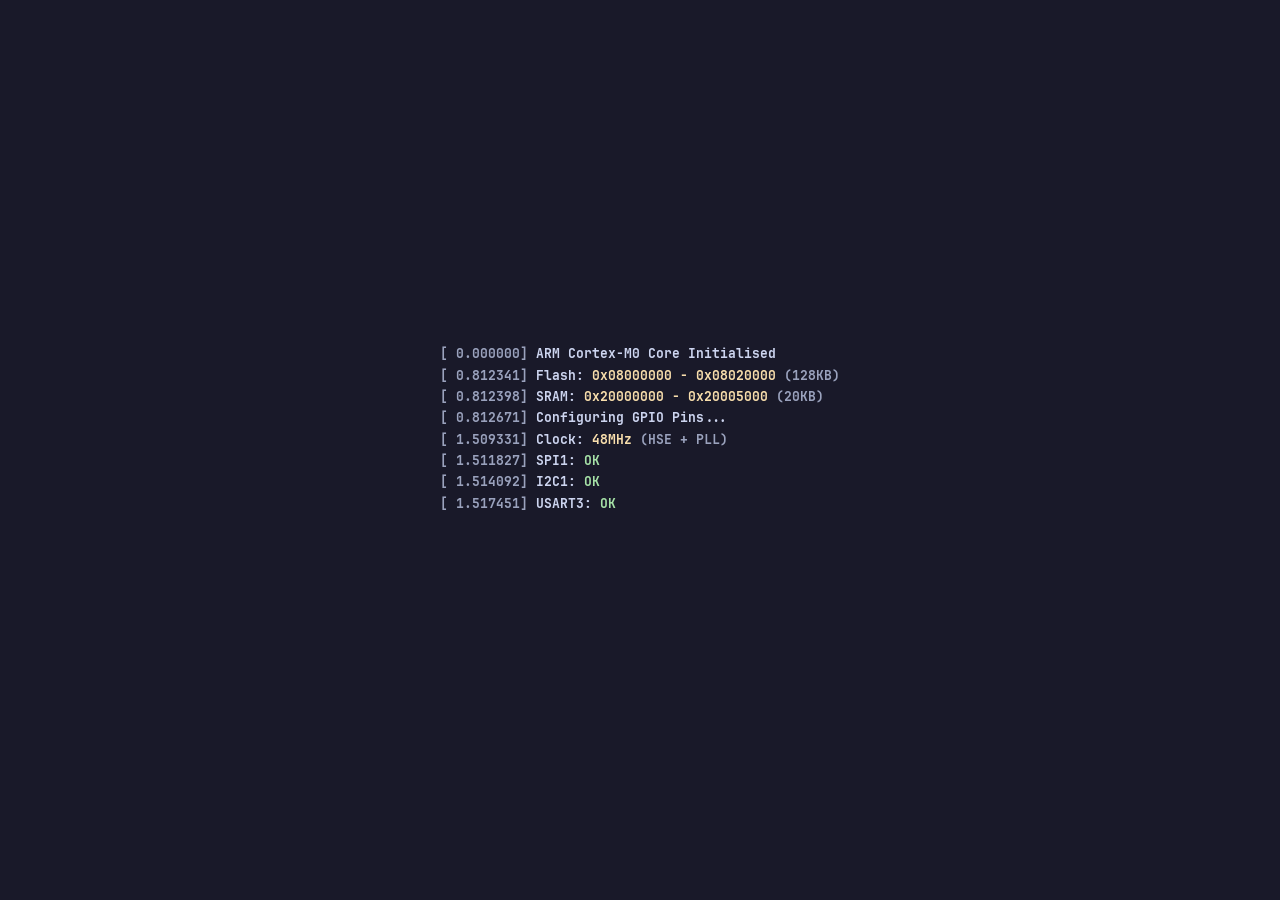
==== commit dea4a41c: "finished blog page" ====
--- a/code/index.html
+++ b/code/index.html
@@ -45,7 +45,7 @@
             <br>
             <pre class="inline-block"><span class="fg-3">│</span>  <span class="blue">Name:</span>           Yanislav Yankov                      <span class="fg-3">│</span><span class="fg-9"> <span class="bg-blue">        </span><span class="bg-green">\                                           |</span><span class="bg-blue"></span><span class="fg-3"> │</span></pre>
             <br>
-            <pre class="inline-block"><span class="fg-3">│</span>  <span class="blue">Course:</span>         Computer Science BSc, 1nd year       <span class="fg-3">│</span><span class="fg-9"> <span class="bg-blue">      __</span><span class="bg-green">/              <span class="bg-4">#</span>                            |</span><span class="bg-blue"></span><span class="fg-3"> │</span></pre>
+            <pre class="inline-block"><span class="fg-3">│</span>  <span class="blue">Course:</span>         Computer Science BSc, 1st year       <span class="fg-3">│</span><span class="fg-9"> <span class="bg-blue">      __</span><span class="bg-green">/              <span class="bg-4">#</span>                            |</span><span class="bg-blue"></span><span class="fg-3"> │</span></pre>
             <br>
             <pre class="inline-block"><span class="fg-3">│</span>  <span class="blue">University:</span>     University of Hertfordshire          <span class="fg-3">│</span><span class="fg-9"> <span class="bg-blue">   __</span><span class="bg-green">/             <span class="bg-4">Birmingham</span>              <span class="bg-4">Ipswich</span>_/</span><span class="bg-blue"> </span><span class="fg-3"> │</span></pre>
             <br>
@@ -365,6 +365,31 @@
         </div>
     </section>
 
+
+    <!-- TEMPLATES -->
+    <template id="blog-header">
+        <pre class="inline-block fg-3">┌── <span class="gray date"></span> <span class="filler"></span> <span class="gray"><span class="read-time"> </span> min read</span> ┐</pre>
+        <br>
+        <pre class="inline-block fg-3">│                                      │</pre>
+        <br>
+        <pre class="inline-block fg-3">│ <span class="blue title">                                    </span> │</pre>
+        <br>
+        <pre class="inline-block fg-3">│                                      │</pre>
+        <br>
+    </template>
+
+    <template id="blog-text">
+        <pre class="inline-block fg-3">│ <span class="fg-1 text">                                    </span> │</pre>
+        <br>
+    </template>
+
+    <template id="blog-footer">
+        <pre class="inline-block fg-3">│ <span class="fg-1 text">                                    </span> │</pre>
+        <br>
+        <pre class="inline-block fg-3">└──────────────────────────────────────┘</pre>
+    </template>
+
+
     <script src="index.js"></script>
 </body>
 
